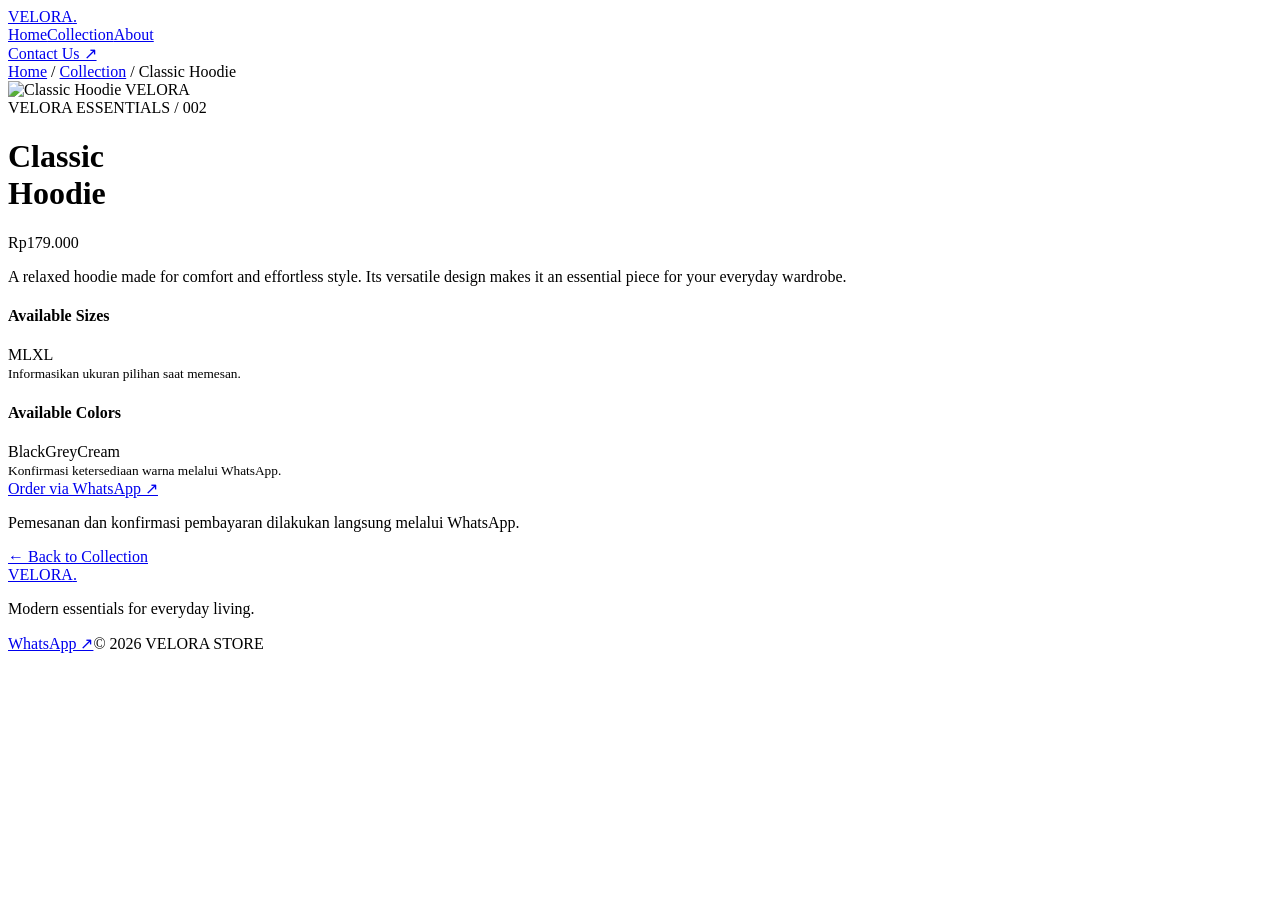
==== detail-hoodie.html @ 5e28319f "Add files via upload" ====
<!DOCTYPE html>
<html lang="id">
<head>
<meta charset="UTF-8">
<meta name="viewport" content="width=device-width, initial-scale=1.0">
<title>Classic Hoodie | VELORA STORE</title>
<link href="https://fonts.googleapis.com/css2?family=DM+Sans:wght@400;500;600;700;800&family=Playfair+Display:wght@600;700&display=swap" rel="stylesheet">
<link rel="stylesheet" href="css/style.css">
</head>
<body>
<header class="navbar"><div class="container nav-content">
<a href="index.html" class="logo">VELORA<span>.</span></a>
<nav class="nav-menu"><a href="index.html">Home</a><a href="index.html#collection" class="active">Collection</a><a href="index.html#about">About</a></nav>
<a href="https://wa.me/6281234567890" class="nav-contact" target="_blank" rel="noopener">Contact Us ↗</a>
</div></header>
<main class="detail-section"><div class="container">
<div class="breadcrumb"><a href="index.html">Home</a> / <a href="index.html#collection">Collection</a> / Classic Hoodie</div>
<div class="detail-grid">
<div class="detail-image"><img src="https://images.unsplash.com/photo-1556821840-3a63f95609a7?w=1000" alt="Classic Hoodie VELORA"></div>
<div class="detail-content">
<span class="eyebrow">VELORA ESSENTIALS / 002</span><h1>Classic<br>Hoodie</h1><p class="detail-price">Rp179.000</p>
<div class="detail-divider"></div>
<p class="detail-description">A relaxed hoodie made for comfort and effortless style. Its versatile design makes it an essential piece for your everyday wardrobe.</p>
<div class="detail-option"><h4>Available Sizes</h4><div class="option-list"><span>M</span><span>L</span><span>XL</span></div><small>Informasikan ukuran pilihan saat memesan.</small></div>
<div class="detail-option"><h4>Available Colors</h4><div class="option-list"><span>Black</span><span>Grey</span><span>Cream</span></div><small>Konfirmasi ketersediaan warna melalui WhatsApp.</small></div>
<a class="btn btn-dark btn-full" href="https://wa.me/6281234567890?text=Halo%20VELORA%20STORE%2C%20saya%20ingin%20memesan%20Classic%20Hoodie%20seharga%20Rp179.000.%20Mohon%20informasi%20ketersediaan%20ukuran%20dan%20warna." target="_blank" rel="noopener">Order via WhatsApp ↗</a>
<p class="order-note">Pemesanan dan konfirmasi pembayaran dilakukan langsung melalui WhatsApp.</p>
<a href="index.html#collection" class="back-link">← Back to Collection</a>
</div></div></div></main>
<footer class="footer"><div class="container footer-content">
<div><a href="index.html" class="logo logo-light">VELORA<span>.</span></a><p>Modern essentials for everyday living.</p></div>
<div class="footer-right"><a href="https://wa.me/6281234567890" target="_blank" rel="noopener">WhatsApp ↗</a><span>© 2026 VELORA STORE</span></div>
</div></footer>
</body></html>
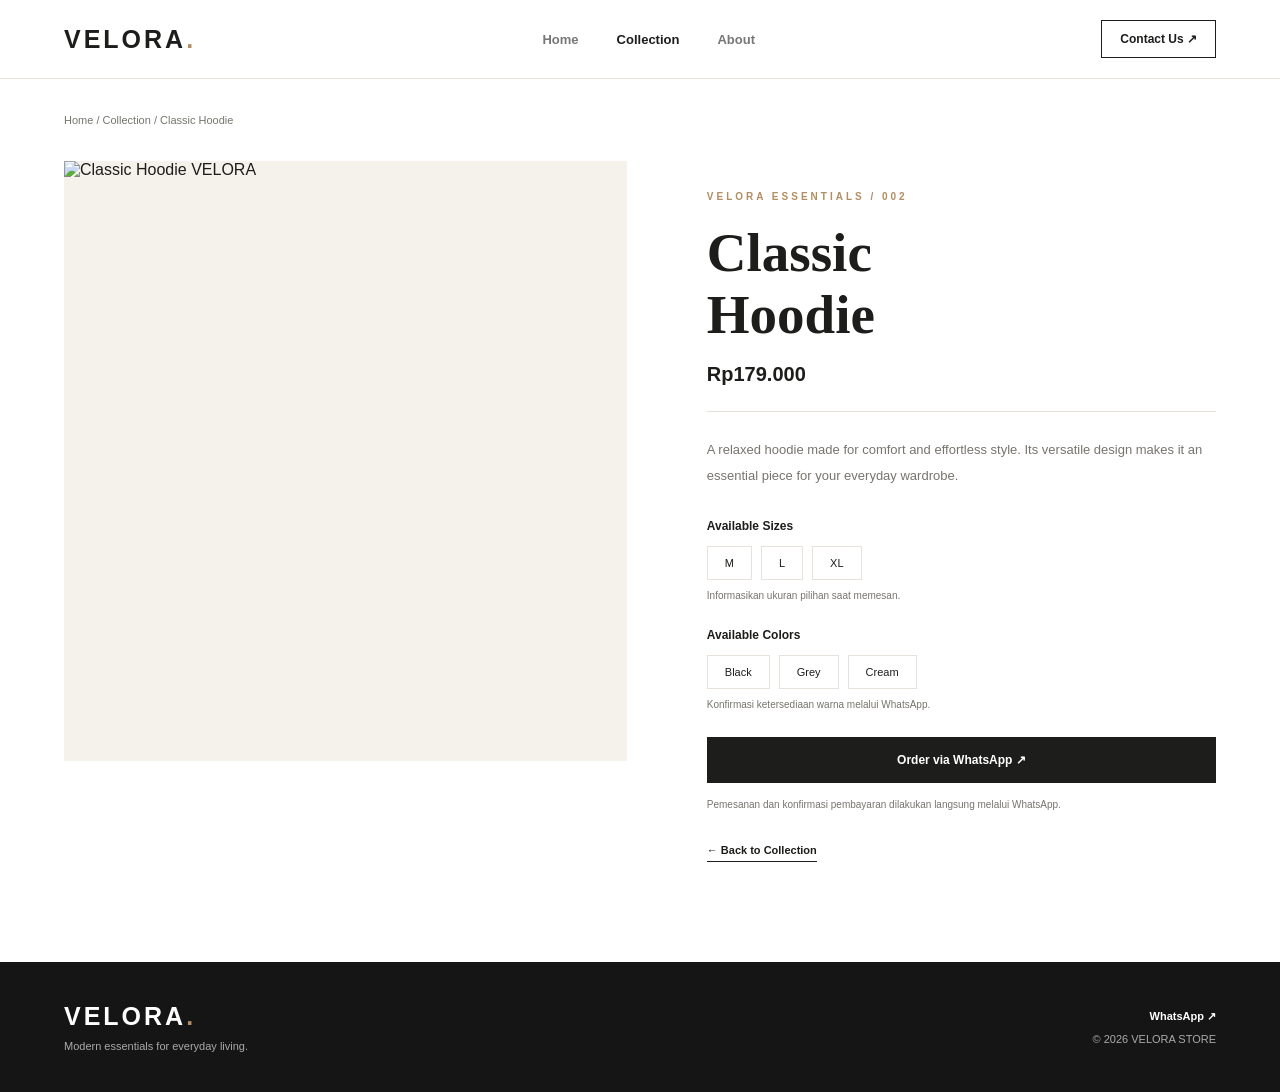
==== commit ce432de7: "Update WhatsApp link in footer" ====
--- a/detail-hoodie.html
+++ b/detail-hoodie.html
@@ -29,6 +29,6 @@
 </div></div></div></main>
 <footer class="footer"><div class="container footer-content">
 <div><a href="index.html" class="logo logo-light">VELORA<span>.</span></a><p>Modern essentials for everyday living.</p></div>
-<div class="footer-right"><a href="https://wa.me/6281234567890" target="_blank" rel="noopener">WhatsApp ↗</a><span>© 2026 VELORA STORE</span></div>
+<div class="footer-right"><a href="https://wa.me/6285601618914" target="_blank" rel="noopener">WhatsApp ↗</a><span>© 2026 VELORA STORE</span></div>
 </div></footer>
 </body></html>
--- a/css/style.css
+++ b/css/style.css
@@ -0,0 +1,790 @@
+
+:root {
+    --dark: #1d1d1b;
+    --cream: #f5f2ec;
+    --white: #ffffff;
+    --muted: #77746e;
+    --accent: #b28d61;
+    --border: #e7e3dc;
+}
+
+* {
+    margin: 0;
+    padding: 0;
+    box-sizing: border-box;
+}
+
+html {
+    scroll-behavior: smooth;
+    scroll-padding-top: 90px;
+}
+
+body {
+    font-family: 'DM Sans', sans-serif;
+    color: var(--dark);
+    background: var(--white);
+}
+
+a {
+    color: inherit;
+    text-decoration: none;
+}
+
+img {
+    display: block;
+    max-width: 100%;
+}
+
+.container {
+    width: min(1160px, 90%);
+    margin: auto;
+}
+
+.section-padding {
+    padding: 100px 0;
+}
+
+/* NAVIGATION */
+
+.navbar {
+    background: rgba(255, 255, 255, .97);
+    border-bottom: 1px solid var(--border);
+    position: sticky;
+    top: 0;
+    z-index: 100;
+}
+
+.nav-content {
+    min-height: 78px;
+    display: flex;
+    align-items: center;
+    justify-content: space-between;
+    gap: 25px;
+}
+
+.logo {
+    font-size: 25px;
+    font-weight: 800;
+    letter-spacing: 3px;
+}
+
+.logo span {
+    color: var(--accent);
+}
+
+.nav-menu {
+    display: flex;
+    align-items: center;
+    gap: 38px;
+}
+
+.nav-menu a {
+    font-size: 13px;
+    font-weight: 600;
+    color: #777;
+    transition: .2s;
+}
+
+.nav-menu a:hover,
+.nav-menu a.active {
+    color: var(--dark);
+}
+
+.nav-contact {
+    border: 1px solid var(--dark);
+    padding: 11px 18px;
+    font-size: 12px;
+    font-weight: 700;
+    transition: .25s;
+}
+
+.nav-contact:hover {
+    background: var(--dark);
+    color: white;
+}
+
+/* BUTTONS */
+
+.btn {
+    display: inline-flex;
+    justify-content: center;
+    align-items: center;
+    padding: 15px 23px;
+    font-size: 12px;
+    font-weight: 700;
+    transition: .25s;
+    border: 1px solid transparent;
+}
+
+.btn-dark {
+    background: var(--dark);
+    color: white;
+}
+
+.btn-dark:hover {
+    background: var(--accent);
+}
+
+.btn-light {
+    background: white;
+    color: var(--dark);
+}
+
+.btn-light:hover {
+    background: var(--accent);
+    color: white;
+}
+
+.btn-outline {
+    border-color: var(--dark);
+}
+
+.btn-outline:hover {
+    background: var(--dark);
+    color: white;
+}
+
+.btn-full {
+    width: 100%;
+}
+
+/* HERO */
+
+.hero {
+    background: var(--cream);
+    padding: 75px 0;
+}
+
+.hero-grid {
+    display: grid;
+    grid-template-columns: 1fr 1fr;
+    align-items: center;
+    gap: 65px;
+}
+
+.eyebrow {
+    font-size: 10px;
+    letter-spacing: 3px;
+    font-weight: 800;
+    color: var(--accent);
+}
+
+.hero h1 {
+    font-family: 'Playfair Display', serif;
+    font-size: clamp(45px, 5.5vw, 72px);
+    line-height: 1.12;
+    margin: 22px 0;
+    font-weight: 600;
+}
+
+.hero h1 span {
+    color: var(--accent);
+}
+
+.hero-content > p {
+    max-width: 430px;
+    color: var(--muted);
+    font-size: 14px;
+    line-height: 1.9;
+}
+
+.hero-actions {
+    display: flex;
+    align-items: center;
+    flex-wrap: wrap;
+    gap: 25px;
+    margin-top: 30px;
+}
+
+.text-link {
+    font-size: 12px;
+    font-weight: 700;
+    border-bottom: 1px solid var(--dark);
+    padding-bottom: 5px;
+}
+
+.hero-note {
+    display: flex;
+    align-items: center;
+    gap: 15px;
+    margin-top: 65px;
+}
+
+.hero-note span {
+    font-size: 12px;
+    color: var(--accent);
+    font-weight: 700;
+}
+
+.hero-note p {
+    font-size: 11px;
+    color: var(--muted);
+}
+
+.hero-visual {
+    height: 490px;
+    position: relative;
+}
+
+.hero-visual > img {
+    width: 100%;
+    height: 100%;
+    object-fit: cover;
+}
+
+.floating-card {
+    position: absolute;
+    bottom: 22px;
+    left: -25px;
+    background: white;
+    padding: 20px 25px;
+    box-shadow: 0 10px 35px rgba(0,0,0,.08);
+}
+
+.floating-card span {
+    display: block;
+    font-size: 9px;
+    letter-spacing: 2px;
+    color: var(--muted);
+    margin-bottom: 7px;
+}
+
+.floating-card strong {
+    font-family: 'Playfair Display', serif;
+    font-size: 19px;
+}
+
+/* BENEFITS */
+
+.benefits {
+    padding: 35px 0;
+    border-bottom: 1px solid var(--border);
+}
+
+.benefits-grid {
+    display: grid;
+    grid-template-columns: repeat(3, 1fr);
+    gap: 25px;
+}
+
+.benefits-grid div {
+    border-right: 1px solid var(--border);
+}
+
+.benefits-grid div:last-child {
+    border: none;
+}
+
+.benefits-grid span {
+    font-size: 9px;
+    letter-spacing: 2px;
+    color: var(--accent);
+    font-weight: 800;
+}
+
+.benefits-grid h3 {
+    font-size: 14px;
+    margin-top: 9px;
+}
+
+/* COLLECTION */
+
+.section-heading {
+    display: flex;
+    align-items: end;
+    justify-content: space-between;
+    gap: 25px;
+    margin-bottom: 35px;
+}
+
+.section-heading h2 {
+    font-family: 'Playfair Display', serif;
+    font-size: 45px;
+    margin: 12px 0 8px;
+}
+
+.section-heading p {
+    color: var(--muted);
+    font-size: 13px;
+}
+
+.collection-count {
+    font-size: 10px;
+    color: var(--muted);
+    letter-spacing: 1px;
+}
+
+.product-grid {
+    display: grid;
+    grid-template-columns: repeat(4, 1fr);
+    gap: 25px;
+}
+
+.product-image {
+    display: block;
+    position: relative;
+    height: 340px;
+    overflow: hidden;
+    background: var(--cream);
+}
+
+.product-image img {
+    width: 100%;
+    height: 100%;
+    object-fit: cover;
+    transition: transform .45s;
+}
+
+.product-card:hover .product-image img {
+    transform: scale(1.06);
+}
+
+.product-label {
+    position: absolute;
+    top: 13px;
+    left: 13px;
+    padding: 7px 10px;
+    background: white;
+    font-size: 9px;
+    letter-spacing: 1px;
+    font-weight: 800;
+}
+
+.product-info {
+    display: flex;
+    justify-content: space-between;
+    align-items: center;
+    padding-top: 16px;
+}
+
+.product-category {
+    font-size: 9px;
+    letter-spacing: 2px;
+    color: var(--accent);
+    font-weight: 800;
+}
+
+.product-info h3 {
+    font-size: 14px;
+    margin: 7px 0;
+}
+
+.price {
+    font-size: 13px;
+    font-weight: 700;
+}
+
+.product-arrow {
+    border: 1px solid var(--border);
+    width: 36px;
+    height: 36px;
+    display: grid;
+    place-items: center;
+    transition: .2s;
+}
+
+.product-arrow:hover {
+    background: var(--dark);
+    color: white;
+}
+
+.catalog-note {
+    margin-top: 25px;
+    font-size: 11px;
+    color: var(--muted);
+}
+
+/* ABOUT */
+
+.about {
+    background: var(--cream);
+}
+
+.about-grid {
+    display: grid;
+    grid-template-columns: 1fr 1fr;
+    gap: 75px;
+    align-items: center;
+}
+
+.about-image {
+    height: 430px;
+}
+
+.about-image img {
+    width: 100%;
+    height: 100%;
+    object-fit: cover;
+}
+
+.about-content h2 {
+    font-family: 'Playfair Display', serif;
+    font-size: clamp(38px, 4vw, 53px);
+    line-height: 1.2;
+    margin: 20px 0;
+}
+
+.about-content h2 span {
+    color: var(--accent);
+}
+
+.about-content p {
+    font-size: 14px;
+    color: var(--muted);
+    line-height: 2;
+    margin-bottom: 25px;
+}
+
+/* CTA */
+
+.cta {
+    background: var(--dark);
+    color: white;
+    text-align: center;
+    padding: 85px 20px;
+}
+
+.cta h2 {
+    font-family: 'Playfair Display', serif;
+    font-size: clamp(38px, 5vw, 55px);
+    line-height: 1.2;
+    margin: 18px 0 28px;
+}
+
+/* FOOTER */
+
+.footer {
+    background: #151515;
+    color: white;
+    padding: 40px 0;
+}
+
+.logo-light {
+    color: white;
+}
+
+.footer-content {
+    display: flex;
+    align-items: center;
+    justify-content: space-between;
+    gap: 25px;
+}
+
+.footer-content p {
+    color: #aaa;
+    font-size: 11px;
+    margin-top: 9px;
+}
+
+.footer-right {
+    display: flex;
+    flex-direction: column;
+    align-items: end;
+    gap: 10px;
+    font-size: 11px;
+    color: #aaa;
+}
+
+.footer-right a {
+    color: white;
+    font-weight: 700;
+}
+
+/* PRODUCT DETAIL */
+
+.detail-section {
+    padding: 35px 0 100px;
+}
+
+.breadcrumb {
+    font-size: 11px;
+    color: var(--muted);
+    margin-bottom: 35px;
+}
+
+.breadcrumb a:hover {
+    color: var(--accent);
+}
+
+.detail-grid {
+    display: grid;
+    grid-template-columns: 1.05fr .95fr;
+    gap: 80px;
+    align-items: start;
+}
+
+.detail-image {
+    height: 600px;
+    background: var(--cream);
+}
+
+.detail-image img {
+    width: 100%;
+    height: 100%;
+    object-fit: cover;
+}
+
+.detail-content {
+    padding-top: 25px;
+}
+
+.detail-content h1 {
+    font-family: 'Playfair Display', serif;
+    font-size: 55px;
+    line-height: 1.12;
+    margin: 18px 0;
+}
+
+.detail-price {
+    font-size: 20px;
+    font-weight: 700;
+}
+
+.detail-divider {
+    height: 1px;
+    background: var(--border);
+    margin: 25px 0;
+}
+
+.detail-description {
+    font-size: 13px;
+    color: var(--muted);
+    line-height: 2;
+    margin-bottom: 30px;
+}
+
+.detail-option {
+    margin-bottom: 27px;
+}
+
+.detail-option h4 {
+    font-size: 12px;
+    margin-bottom: 13px;
+}
+
+.option-list {
+    display: flex;
+    flex-wrap: wrap;
+    gap: 9px;
+}
+
+.option-list span {
+    border: 1px solid var(--border);
+    padding: 10px 17px;
+    font-size: 11px;
+    min-width: 42px;
+    text-align: center;
+}
+
+.detail-option small {
+    display: block;
+    font-size: 10px;
+    color: var(--muted);
+    margin-top: 10px;
+}
+
+.order-note {
+    font-size: 10px;
+    color: var(--muted);
+    line-height: 1.8;
+    margin-top: 13px;
+}
+
+.back-link {
+    display: inline-block;
+    margin-top: 30px;
+    font-size: 11px;
+    font-weight: 700;
+    border-bottom: 1px solid var(--dark);
+    padding-bottom: 5px;
+}
+
+/* RESPONSIVE */
+
+@media (max-width: 900px) {
+    .product-grid {
+        grid-template-columns: repeat(2, 1fr);
+    }
+
+    .hero-grid,
+    .about-grid {
+        gap: 35px;
+    }
+
+    .hero-visual {
+        height: 420px;
+    }
+
+    .detail-grid {
+        gap: 35px;
+    }
+
+    .detail-image {
+        height: 480px;
+    }
+}
+
+@media (max-width: 600px) {
+    .container {
+        width: 90%;
+    }
+
+    .section-padding {
+        padding: 65px 0;
+    }
+
+    .nav-content {
+        min-height: 70px;
+        flex-wrap: wrap;
+        padding: 13px 0;
+        gap: 12px;
+    }
+
+    .logo {
+        font-size: 21px;
+    }
+
+    .nav-menu {
+        order: 3;
+        width: 100%;
+        justify-content: center;
+        gap: 25px;
+        padding-top: 10px;
+        border-top: 1px solid var(--border);
+    }
+
+    .nav-menu a {
+        font-size: 11px;
+    }
+
+    .nav-contact {
+        padding: 9px 12px;
+        font-size: 10px;
+    }
+
+    .hero {
+        padding: 55px 0;
+    }
+
+    .hero-grid {
+        grid-template-columns: 1fr;
+        gap: 35px;
+    }
+
+    .hero h1 {
+        font-size: 48px;
+    }
+
+    .hero-visual {
+        height: 380px;
+    }
+
+    .floating-card {
+        left: 12px;
+        bottom: 12px;
+    }
+
+    .hero-note {
+        margin-top: 35px;
+    }
+
+    .benefits-grid {
+        grid-template-columns: 1fr;
+        gap: 20px;
+    }
+
+    .benefits-grid div {
+        border-right: none;
+        border-bottom: 1px solid var(--border);
+        padding-bottom: 15px;
+    }
+
+    .benefits-grid div:last-child {
+        border: none;
+        padding-bottom: 0;
+    }
+
+    .section-heading {
+        align-items: start;
+        flex-direction: column;
+    }
+
+    .section-heading h2 {
+        font-size: 38px;
+    }
+
+    .product-grid {
+        gap: 24px 13px;
+    }
+
+    .product-image {
+        height: 235px;
+    }
+
+    .product-info h3 {
+        font-size: 12px;
+    }
+
+    .product-info {
+        align-items: start;
+    }
+
+    .product-arrow {
+        width: 30px;
+        height: 30px;
+        flex-shrink: 0;
+    }
+
+    .about-grid {
+        grid-template-columns: 1fr;
+        gap: 30px;
+    }
+
+    .about-image {
+        height: 320px;
+    }
+
+    .about-content h2 {
+        font-size: 40px;
+    }
+
+    .footer-content {
+        align-items: start;
+        flex-direction: column;
+    }
+
+    .footer-right {
+        align-items: start;
+    }
+
+    .detail-section {
+        padding-bottom: 65px;
+    }
+
+    .detail-grid {
+        grid-template-columns: 1fr;
+        gap: 25px;
+    }
+
+    .detail-image {
+        height: 390px;
+    }
+
+    .detail-content {
+        padding-top: 0;
+    }
+
+    .detail-content h1 {
+        font-size: 45px;
+    }
+}
+
+@media (max-width: 380px) {
+    .product-image {
+        height: 195px;
+    }
+
+    .hero h1 {
+        font-size: 41px;
+    }
+}
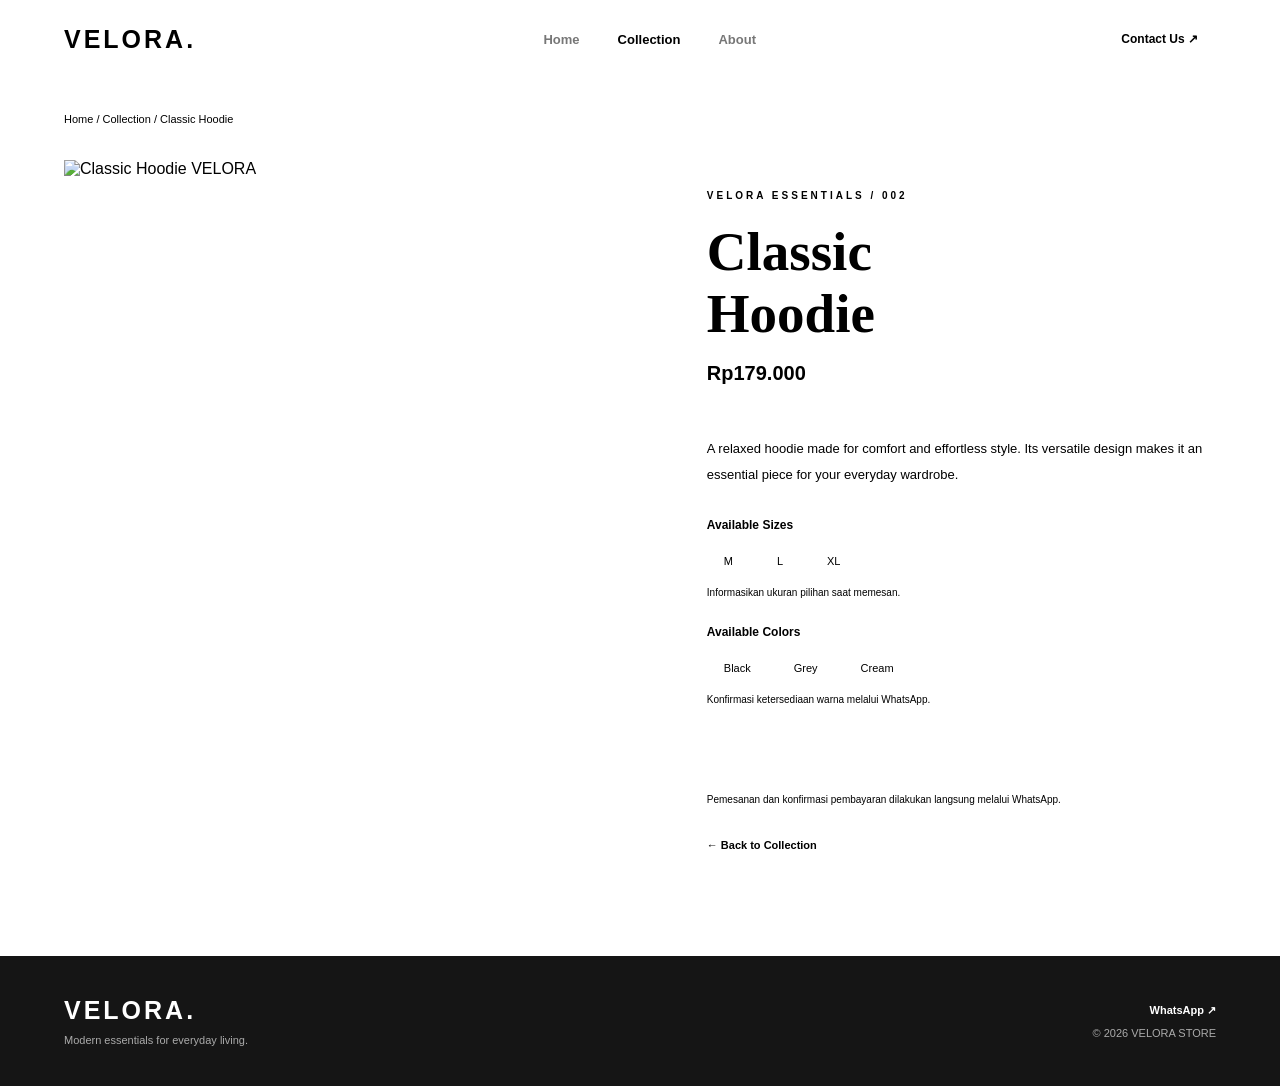
==== commit 64743eaf: "Update contact link in detail-hoodie.html" ====
--- a/detail-hoodie.html
+++ b/detail-hoodie.html
@@ -11,7 +11,7 @@
 <header class="navbar"><div class="container nav-content">
 <a href="index.html" class="logo">VELORA<span>.</span></a>
 <nav class="nav-menu"><a href="index.html">Home</a><a href="index.html#collection" class="active">Collection</a><a href="index.html#about">About</a></nav>
-<a href="https://wa.me/6281234567890" class="nav-contact" target="_blank" rel="noopener">Contact Us ↗</a>
+<a href="https://wa.me/6285601618914" class="nav-contact" target="_blank" rel="noopener">Contact Us ↗</a>
 </div></header>
 <main class="detail-section"><div class="container">
 <div class="breadcrumb"><a href="index.html">Home</a> / <a href="index.html#collection">Collection</a> / Classic Hoodie</div>
--- a/css/style.css
+++ b/css/style.css
@@ -1,5 +1,4 @@
-
-:root {
+ {
     --dark: #1d1d1b;
     --cream: #f5f2ec;
     --white: #ffffff;
